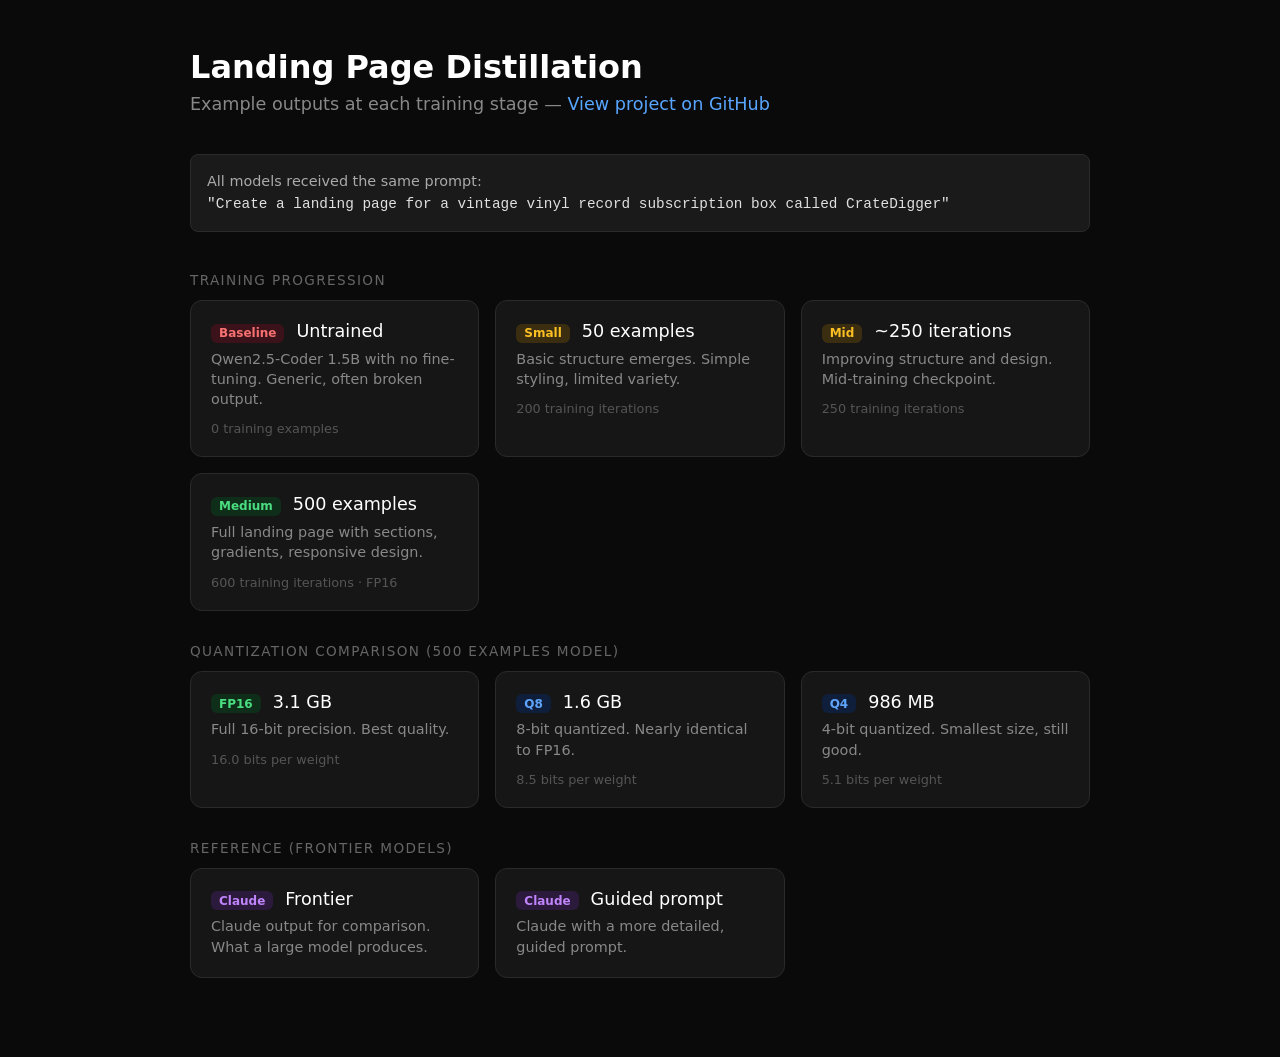
==== results/examples/index.html @ e9c609fb "Add GitHub Pages with example gallery Index page showcasing all training stages and quantization com" ====
<!DOCTYPE html>
<html lang="en">
<head>
    <meta charset="UTF-8">
    <meta name="viewport" content="width=device-width, initial-scale=1.0">
    <title>Landing Page Distillation — Example Outputs</title>
    <style>
        * { margin: 0; padding: 0; box-sizing: border-box; }
        body { font-family: -apple-system, system-ui, sans-serif; background: #0a0a0a; color: #e0e0e0; min-height: 100vh; padding: 3rem 1.5rem; }
        .container { max-width: 900px; margin: 0 auto; }
        h1 { font-size: 2rem; margin-bottom: 0.5rem; color: #fff; }
        .subtitle { color: #888; margin-bottom: 2.5rem; font-size: 1.1rem; }
        .subtitle a { color: #58a6ff; text-decoration: none; }
        .subtitle a:hover { text-decoration: underline; }
        .section { margin-bottom: 2rem; }
        .section-title { font-size: 0.85rem; text-transform: uppercase; letter-spacing: 0.1em; color: #666; margin-bottom: 0.75rem; }
        .grid { display: grid; grid-template-columns: repeat(auto-fill, minmax(250px, 1fr)); gap: 1rem; }
        .card { background: #161616; border: 1px solid #2a2a2a; border-radius: 12px; padding: 1.25rem; transition: border-color 0.2s, transform 0.2s; text-decoration: none; color: inherit; display: block; }
        .card:hover { border-color: #58a6ff; transform: translateY(-2px); }
        .card-title { font-size: 1.1rem; color: #fff; margin-bottom: 0.4rem; }
        .card-desc { font-size: 0.9rem; color: #888; line-height: 1.4; }
        .card-meta { font-size: 0.8rem; color: #555; margin-top: 0.75rem; }
        .badge { display: inline-block; padding: 0.15rem 0.5rem; border-radius: 6px; font-size: 0.75rem; font-weight: 600; margin-right: 0.4rem; }
        .badge-red { background: #3b1219; color: #f87171; }
        .badge-yellow { background: #3b2e10; color: #fbbf24; }
        .badge-green { background: #0f2e1a; color: #4ade80; }
        .badge-blue { background: #0f1f3b; color: #60a5fa; }
        .badge-purple { background: #2b1a3b; color: #c084fc; }
        .prompt { background: #1a1a1a; border: 1px solid #2a2a2a; border-radius: 8px; padding: 1rem; margin-bottom: 2.5rem; font-size: 0.9rem; color: #aaa; line-height: 1.5; }
        .prompt code { color: #e0e0e0; }
    </style>
</head>
<body>
    <div class="container">
        <h1>Landing Page Distillation</h1>
        <p class="subtitle">Example outputs at each training stage — <a href="https://github.com/KalinRangelovRangelov/LLM-Landing-page-distillation">View project on GitHub</a></p>

        <div class="prompt">
            All models received the same prompt:<br>
            <code>"Create a landing page for a vintage vinyl record subscription box called CrateDigger"</code>
        </div>

        <div class="section">
            <div class="section-title">Training progression</div>
            <div class="grid">
                <a class="card" href="baseline/index.html">
                    <div class="card-title"><span class="badge badge-red">Baseline</span> Untrained</div>
                    <div class="card-desc">Qwen2.5-Coder 1.5B with no fine-tuning. Generic, often broken output.</div>
                    <div class="card-meta">0 training examples</div>
                </a>
                <a class="card" href="after50/index.html">
                    <div class="card-title"><span class="badge badge-yellow">Small</span> 50 examples</div>
                    <div class="card-desc">Basic structure emerges. Simple styling, limited variety.</div>
                    <div class="card-meta">200 training iterations</div>
                </a>
                <a class="card" href="after250/index.html">
                    <div class="card-title"><span class="badge badge-yellow">Mid</span> ~250 iterations</div>
                    <div class="card-desc">Improving structure and design. Mid-training checkpoint.</div>
                    <div class="card-meta">250 training iterations</div>
                </a>
                <a class="card" href="after500/index.html">
                    <div class="card-title"><span class="badge badge-green">Medium</span> 500 examples</div>
                    <div class="card-desc">Full landing page with sections, gradients, responsive design.</div>
                    <div class="card-meta">600 training iterations · FP16</div>
                </a>
            </div>
        </div>

        <div class="section">
            <div class="section-title">Quantization comparison (500 examples model)</div>
            <div class="grid">
                <a class="card" href="after500/index.html">
                    <div class="card-title"><span class="badge badge-green">FP16</span> 3.1 GB</div>
                    <div class="card-desc">Full 16-bit precision. Best quality.</div>
                    <div class="card-meta">16.0 bits per weight</div>
                </a>
                <a class="card" href="after500-q8/index.html">
                    <div class="card-title"><span class="badge badge-blue">Q8</span> 1.6 GB</div>
                    <div class="card-desc">8-bit quantized. Nearly identical to FP16.</div>
                    <div class="card-meta">8.5 bits per weight</div>
                </a>
                <a class="card" href="after500-q4/index.html">
                    <div class="card-title"><span class="badge badge-blue">Q4</span> 986 MB</div>
                    <div class="card-desc">4-bit quantized. Smallest size, still good.</div>
                    <div class="card-meta">5.1 bits per weight</div>
                </a>
            </div>
        </div>

        <div class="section">
            <div class="section-title">Reference (frontier models)</div>
            <div class="grid">
                <a class="card" href="claude/index.html">
                    <div class="card-title"><span class="badge badge-purple">Claude</span> Frontier</div>
                    <div class="card-desc">Claude output for comparison. What a large model produces.</div>
                </a>
                <a class="card" href="claude-fed/index.html">
                    <div class="card-title"><span class="badge badge-purple">Claude</span> Guided prompt</div>
                    <div class="card-desc">Claude with a more detailed, guided prompt.</div>
                </a>
            </div>
        </div>
    </div>
</body>
</html>
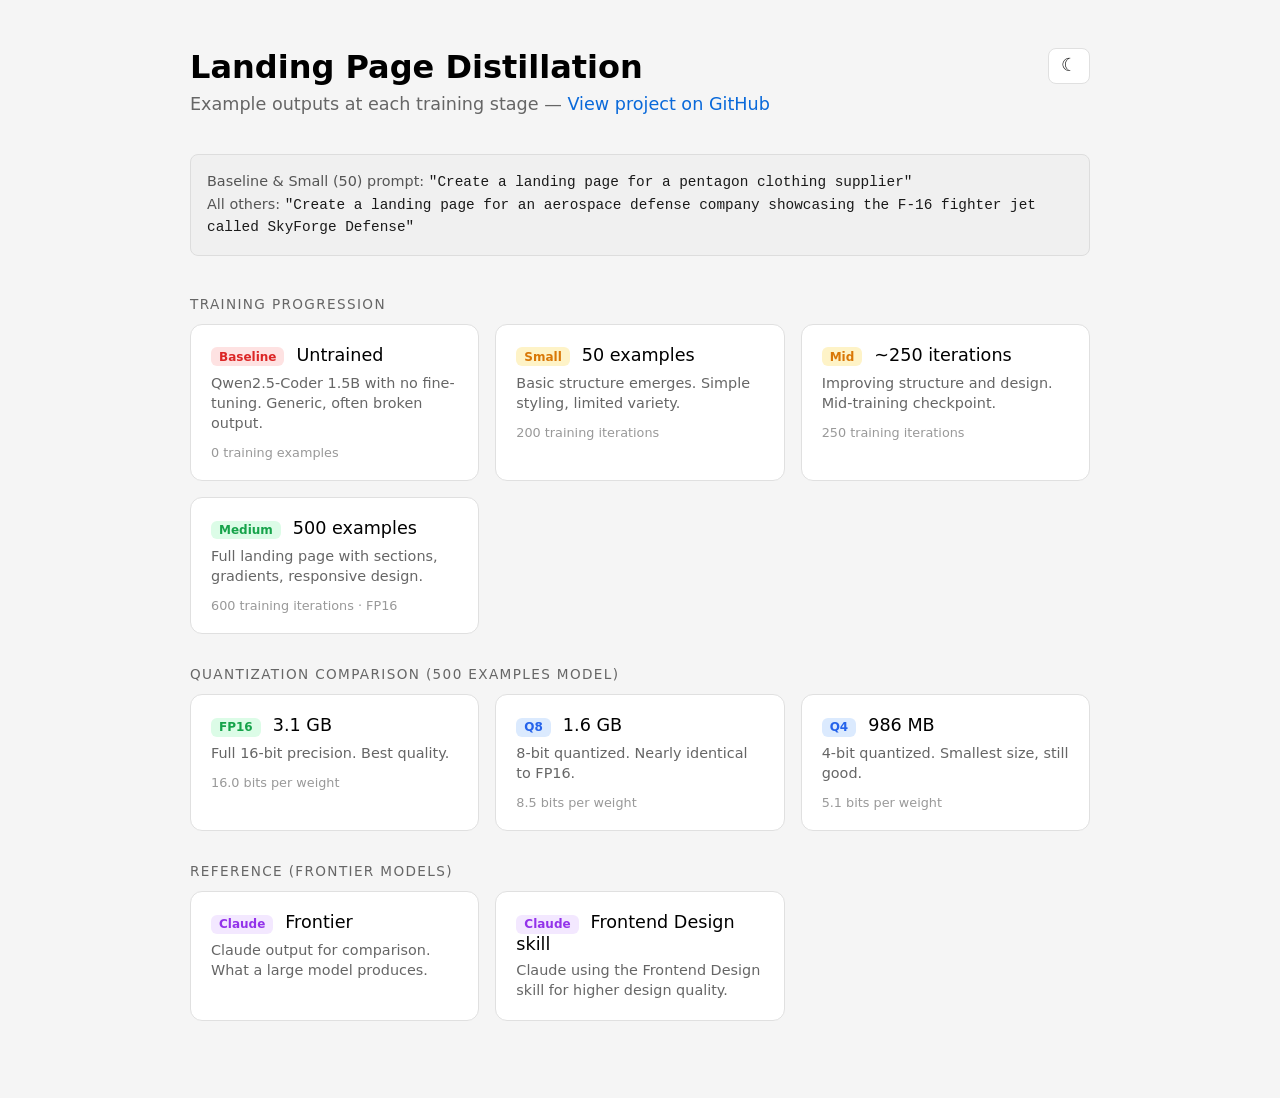
==== commit 23096652: "Add screenshots and update README with visual progression Screenshots of baseline, after 50, after 2" ====
--- a/results/examples/index.html
+++ b/results/examples/index.html
@@ -6,38 +6,64 @@
     <title>Landing Page Distillation — Example Outputs</title>
     <style>
         * { margin: 0; padding: 0; box-sizing: border-box; }
-        body { font-family: -apple-system, system-ui, sans-serif; background: #0a0a0a; color: #e0e0e0; min-height: 100vh; padding: 3rem 1.5rem; }
+        :root {
+            --bg: #f5f5f5; --text: #1a1a1a; --heading: #000; --muted: #666; --faint: #999;
+            --card-bg: #fff; --card-border: #e0e0e0; --accent: #0969da;
+            --prompt-bg: #f0f0f0; --prompt-border: #ddd; --prompt-text: #555; --code-text: #1a1a1a;
+            --badge-red-bg: #fee2e2; --badge-red: #dc2626;
+            --badge-yellow-bg: #fef3c7; --badge-yellow: #d97706;
+            --badge-green-bg: #dcfce7; --badge-green: #16a34a;
+            --badge-blue-bg: #dbeafe; --badge-blue: #2563eb;
+            --badge-purple-bg: #f3e8ff; --badge-purple: #9333ea;
+        }
+        [data-theme="dark"] {
+            --bg: #0a0a0a; --text: #e0e0e0; --heading: #fff; --muted: #888; --faint: #555;
+            --card-bg: #161616; --card-border: #2a2a2a; --accent: #58a6ff;
+            --prompt-bg: #1a1a1a; --prompt-border: #2a2a2a; --prompt-text: #aaa; --code-text: #e0e0e0;
+            --badge-red-bg: #3b1219; --badge-red: #f87171;
+            --badge-yellow-bg: #3b2e10; --badge-yellow: #fbbf24;
+            --badge-green-bg: #0f2e1a; --badge-green: #4ade80;
+            --badge-blue-bg: #0f1f3b; --badge-blue: #60a5fa;
+            --badge-purple-bg: #2b1a3b; --badge-purple: #c084fc;
+        }
+        body { font-family: -apple-system, system-ui, sans-serif; background: var(--bg); color: var(--text); min-height: 100vh; padding: 3rem 1.5rem; transition: background 0.3s, color 0.3s; }
         .container { max-width: 900px; margin: 0 auto; }
-        h1 { font-size: 2rem; margin-bottom: 0.5rem; color: #fff; }
-        .subtitle { color: #888; margin-bottom: 2.5rem; font-size: 1.1rem; }
-        .subtitle a { color: #58a6ff; text-decoration: none; }
+        .header { display: flex; justify-content: space-between; align-items: flex-start; margin-bottom: 0.5rem; }
+        h1 { font-size: 2rem; color: var(--heading); }
+        .theme-toggle { background: var(--card-bg); border: 1px solid var(--card-border); border-radius: 8px; padding: 0.4rem 0.75rem; cursor: pointer; font-size: 1.1rem; color: var(--text); transition: border-color 0.2s; }
+        .theme-toggle:hover { border-color: var(--accent); }
+        .subtitle { color: var(--muted); margin-bottom: 2.5rem; font-size: 1.1rem; }
+        .subtitle a { color: var(--accent); text-decoration: none; }
         .subtitle a:hover { text-decoration: underline; }
         .section { margin-bottom: 2rem; }
-        .section-title { font-size: 0.85rem; text-transform: uppercase; letter-spacing: 0.1em; color: #666; margin-bottom: 0.75rem; }
+        .section-title { font-size: 0.85rem; text-transform: uppercase; letter-spacing: 0.1em; color: var(--muted); margin-bottom: 0.75rem; }
         .grid { display: grid; grid-template-columns: repeat(auto-fill, minmax(250px, 1fr)); gap: 1rem; }
-        .card { background: #161616; border: 1px solid #2a2a2a; border-radius: 12px; padding: 1.25rem; transition: border-color 0.2s, transform 0.2s; text-decoration: none; color: inherit; display: block; }
-        .card:hover { border-color: #58a6ff; transform: translateY(-2px); }
-        .card-title { font-size: 1.1rem; color: #fff; margin-bottom: 0.4rem; }
-        .card-desc { font-size: 0.9rem; color: #888; line-height: 1.4; }
-        .card-meta { font-size: 0.8rem; color: #555; margin-top: 0.75rem; }
+        .card { background: var(--card-bg); border: 1px solid var(--card-border); border-radius: 12px; padding: 1.25rem; transition: border-color 0.2s, transform 0.2s; text-decoration: none; color: inherit; display: block; }
+        .card:hover { border-color: var(--accent); transform: translateY(-2px); }
+        .card-title { font-size: 1.1rem; color: var(--heading); margin-bottom: 0.4rem; }
+        .card-desc { font-size: 0.9rem; color: var(--muted); line-height: 1.4; }
+        .card-meta { font-size: 0.8rem; color: var(--faint); margin-top: 0.75rem; }
         .badge { display: inline-block; padding: 0.15rem 0.5rem; border-radius: 6px; font-size: 0.75rem; font-weight: 600; margin-right: 0.4rem; }
-        .badge-red { background: #3b1219; color: #f87171; }
-        .badge-yellow { background: #3b2e10; color: #fbbf24; }
-        .badge-green { background: #0f2e1a; color: #4ade80; }
-        .badge-blue { background: #0f1f3b; color: #60a5fa; }
-        .badge-purple { background: #2b1a3b; color: #c084fc; }
-        .prompt { background: #1a1a1a; border: 1px solid #2a2a2a; border-radius: 8px; padding: 1rem; margin-bottom: 2.5rem; font-size: 0.9rem; color: #aaa; line-height: 1.5; }
-        .prompt code { color: #e0e0e0; }
+        .badge-red { background: var(--badge-red-bg); color: var(--badge-red); }
+        .badge-yellow { background: var(--badge-yellow-bg); color: var(--badge-yellow); }
+        .badge-green { background: var(--badge-green-bg); color: var(--badge-green); }
+        .badge-blue { background: var(--badge-blue-bg); color: var(--badge-blue); }
+        .badge-purple { background: var(--badge-purple-bg); color: var(--badge-purple); }
+        .prompt { background: var(--prompt-bg); border: 1px solid var(--prompt-border); border-radius: 8px; padding: 1rem; margin-bottom: 2.5rem; font-size: 0.9rem; color: var(--prompt-text); line-height: 1.5; }
+        .prompt code { color: var(--code-text); }
     </style>
 </head>
 <body>
     <div class="container">
-        <h1>Landing Page Distillation</h1>
+        <div class="header">
+            <h1>Landing Page Distillation</h1>
+            <button class="theme-toggle" onclick="toggleTheme()" title="Toggle light/dark mode">&#9790;</button>
+        </div>
         <p class="subtitle">Example outputs at each training stage — <a href="https://github.com/KalinRangelovRangelov/LLM-Landing-page-distillation">View project on GitHub</a></p>
 
         <div class="prompt">
-            All models received the same prompt:<br>
-            <code>"Create a landing page for a vintage vinyl record subscription box called CrateDigger"</code>
+            Baseline &amp; Small (50) prompt: <code>"Create a landing page for a pentagon clothing supplier"</code><br>
+            All others: <code>"Create a landing page for an aerospace defense company showcasing the F-16 fighter jet called SkyForge Defense"</code>
         </div>
 
         <div class="section">
@@ -95,11 +121,25 @@
                     <div class="card-desc">Claude output for comparison. What a large model produces.</div>
                 </a>
                 <a class="card" href="claude-fed/index.html">
-                    <div class="card-title"><span class="badge badge-purple">Claude</span> Guided prompt</div>
-                    <div class="card-desc">Claude with a more detailed, guided prompt.</div>
+                    <div class="card-title"><span class="badge badge-purple">Claude</span> Frontend Design skill</div>
+                    <div class="card-desc">Claude using the Frontend Design skill for higher design quality.</div>
                 </a>
             </div>
         </div>
     </div>
+    <script>
+        function toggleTheme() {
+            const html = document.documentElement;
+            const isDark = html.getAttribute('data-theme') === 'dark';
+            html.setAttribute('data-theme', isDark ? 'light' : 'dark');
+            document.querySelector('.theme-toggle').textContent = isDark ? '\u263E' : '\u2600';
+            localStorage.setItem('theme', isDark ? 'light' : 'dark');
+        }
+        const saved = localStorage.getItem('theme') || 'light';
+        if (saved === 'dark') {
+            document.documentElement.setAttribute('data-theme', 'dark');
+            document.querySelector('.theme-toggle').textContent = '\u2600';
+        }
+    </script>
 </body>
 </html>
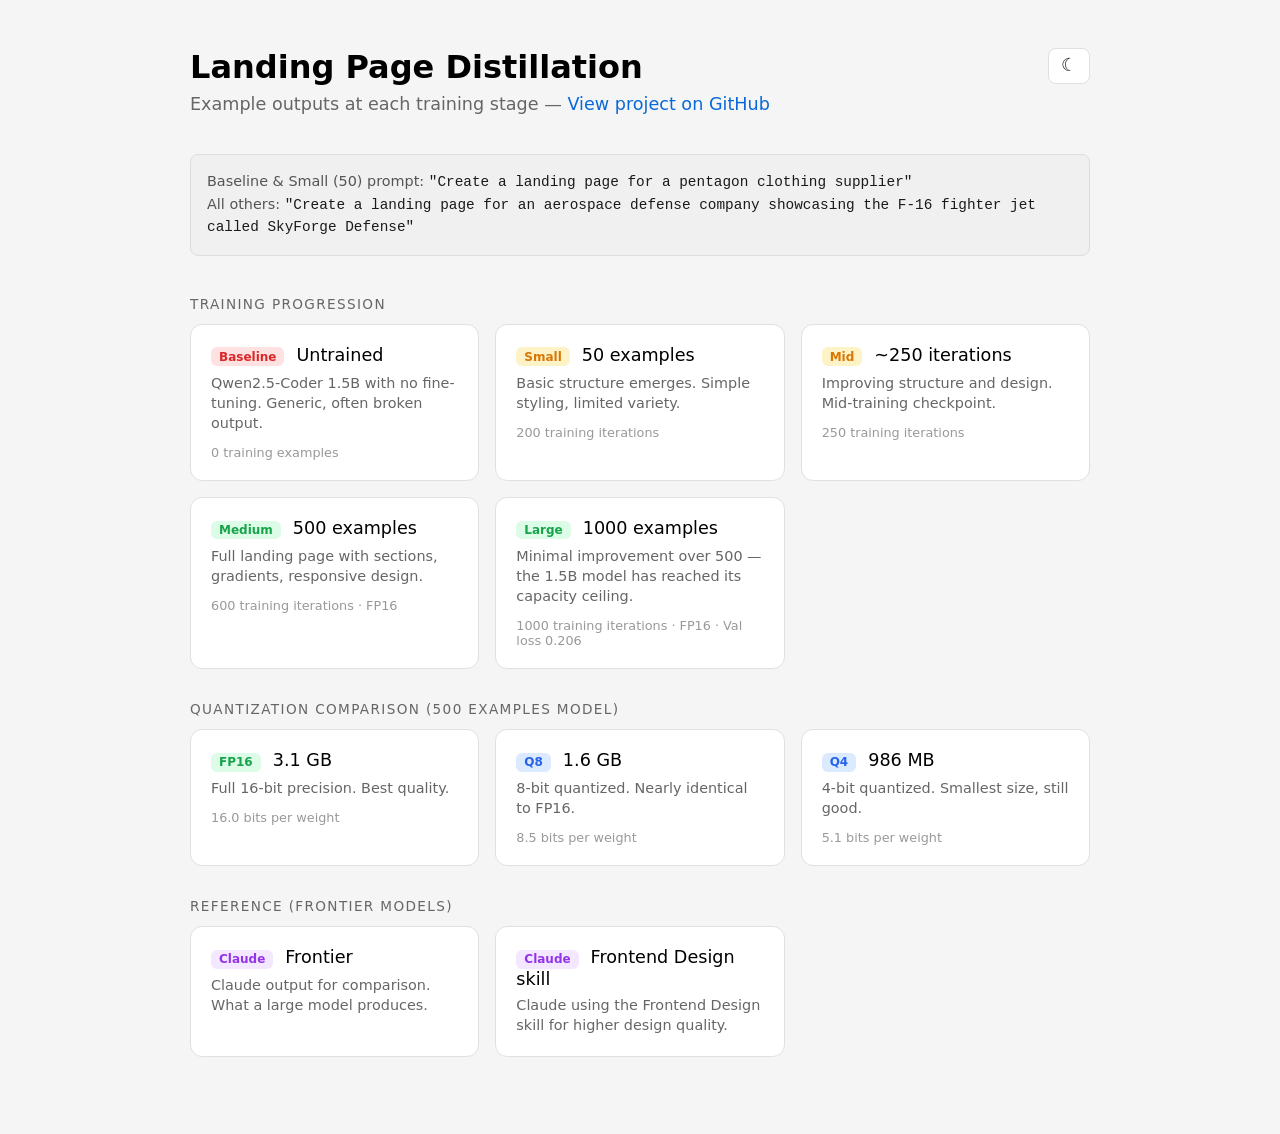
==== commit 40d5d933: "Add 1000-example model results showing diminishing returns The large model (1000 examples, val loss " ====
--- a/results/examples/index.html
+++ b/results/examples/index.html
@@ -89,6 +89,11 @@
                     <div class="card-desc">Full landing page with sections, gradients, responsive design.</div>
                     <div class="card-meta">600 training iterations · FP16</div>
                 </a>
+                <a class="card" href="after1000/index.html">
+                    <div class="card-title"><span class="badge badge-green">Large</span> 1000 examples</div>
+                    <div class="card-desc">Minimal improvement over 500 — the 1.5B model has reached its capacity ceiling.</div>
+                    <div class="card-meta">1000 training iterations · FP16 · Val loss 0.206</div>
+                </a>
             </div>
         </div>
 
